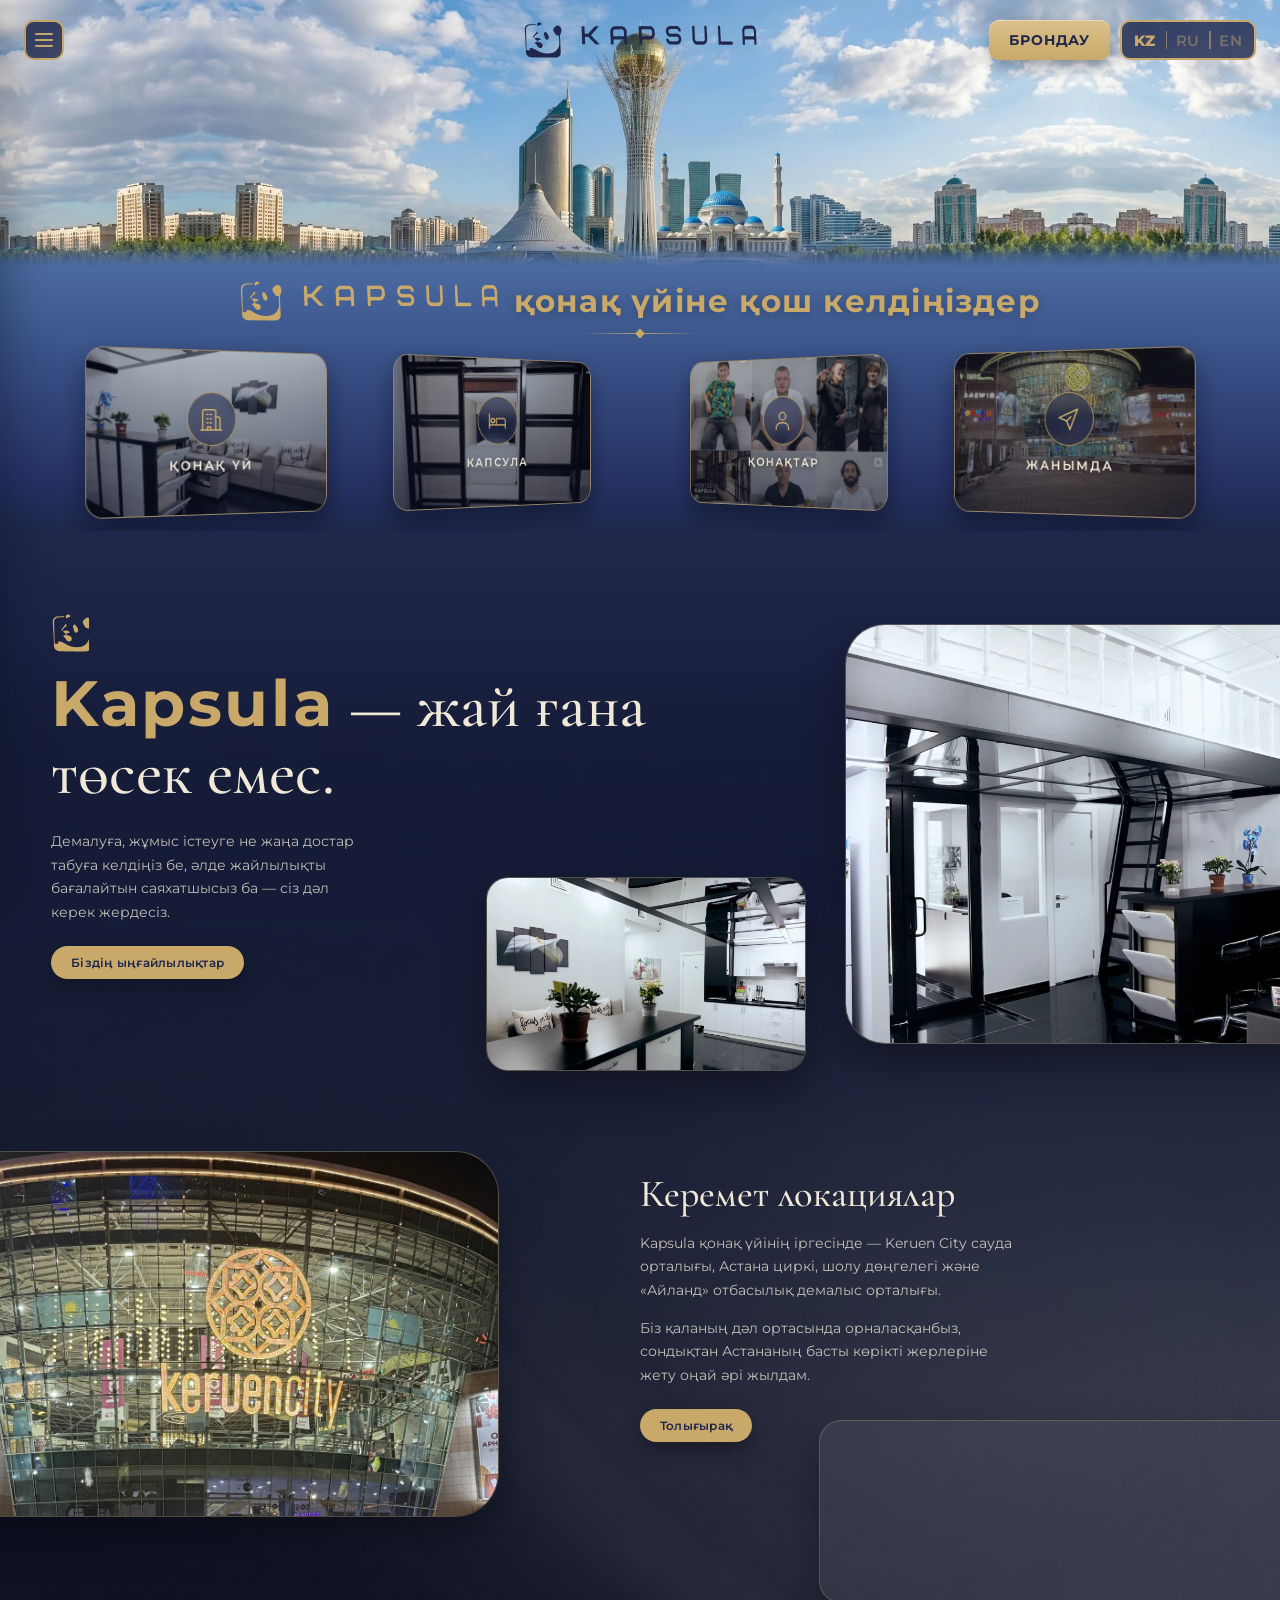
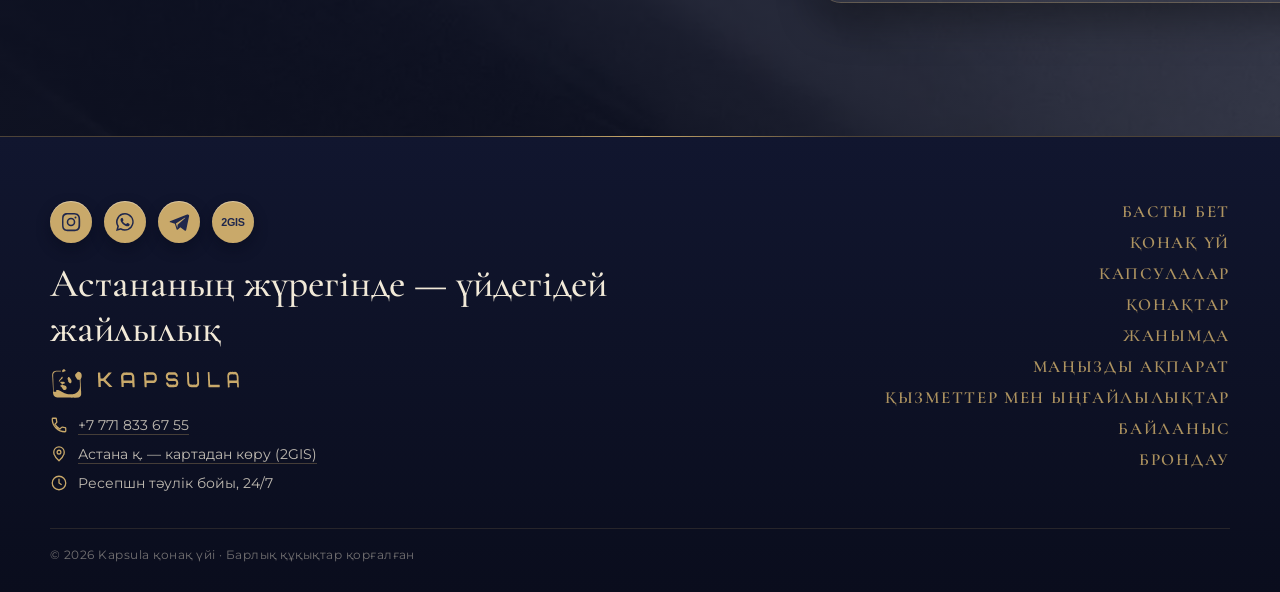
==== index.html @ 4b3bd504 "Kapsula қонақ үйі сайты — алғашқы жариялау 7 бет (басты бет, қонақ үй, капсулалар, қонақтар, жанымда" ====
<!DOCTYPE html>
<html lang="kk">
<head>
  <meta charset="UTF-8">
  <meta name="viewport" content="width=device-width, initial-scale=1, viewport-fit=cover">
  <meta name="theme-color" content="#4f8fd0">
  <title>Kapsula қонақ үйі</title>
  <meta name="description" content="Астананың дәл ортасындағы жайлы капсулалық қонақ үй: әйелдер мен ерлер капсулалары, отбасылық бөлме, ортақ ас үй, тапшан. Тәулігіне 6 000 ₸-ден. Брондау — WhatsApp арқылы.">
  <!-- Сілтемені WhatsApp/Telegram-ға жібергенде көрінетін атау, сипаттама және сурет.
       сайт мекенжайы: https://023islammm-cmyk.github.io/kapsula-hotel/ -->
  <meta property="og:url" content="https://023islammm-cmyk.github.io/kapsula-hotel/">
  <meta property="og:type" content="website">
  <meta property="og:site_name" content="Kapsula қонақ үйі">
  <meta property="og:locale" content="kk_KZ">
  <meta property="og:title" content="Kapsula қонақ үйі">
  <meta property="og:description" content="Астананың дәл ортасындағы жайлы капсулалық қонақ үй: әйелдер мен ерлер капсулалары, отбасылық бөлме, ортақ ас үй, тапшан. Тәулігіне 6 000 ₸-ден. Брондау — WhatsApp арқылы.">
  <meta property="og:image" content="https://023islammm-cmyk.github.io/kapsula-hotel/images/og-cover.jpg">
  <meta property="og:image:width" content="1200">
  <meta property="og:image:height" content="630">
  <meta name="twitter:card" content="summary_large_image">
  <link rel="preload" as="image" href="images/city.webp" media="(max-width: 767px)">
  <link rel="preload" as="image" href="images/city-wide.webp" media="(min-width: 768px)">
  <link rel="preconnect" href="https://fonts.googleapis.com">
  <link rel="preconnect" href="https://fonts.gstatic.com" crossorigin>
  <link rel="stylesheet" href="https://fonts.googleapis.com/css2?family=Cormorant+Garamond:wght@500;600&family=Montserrat:wght@500;600;700&display=swap">
  <link rel="stylesheet" href="css/style.css">
</head>
<body>

  <!-- Жоғарғы бекітілген батырмалар -->
  <header class="topbar">
    <button class="menu-btn glass" type="button" aria-label="Мәзір" data-i18n-aria="menu.open"
            aria-expanded="false" aria-controls="menu">
      <span></span><span></span><span></span>
    </button>

    <div class="topbar__right">
    <a class="bk-btn" href="#booking" data-booking data-i18n="bk.btn">Брондау</a>
    <nav class="lang glass" aria-label="Тіл">
      <button type="button" data-lang="kk" aria-pressed="true">KZ</button>
      <button type="button" data-lang="ru" aria-pressed="false">RU</button>
      <button type="button" data-lang="en" aria-pressed="false">EN</button>
    </nav>
    </div>
  </header>

  <!-- Мәзір: сол жақтан ортаға дейін шығады -->
  <div class="menu-overlay" data-menu-close></div>
  <aside class="menu" id="menu" aria-hidden="true" inert>
    <div class="menu__head">
      <!-- Kapsula логотипі — басылмайды -->
      <div class="menu__logo" role="img" aria-label="Kapsula"></div>
      <button class="menu__close" type="button" aria-label="Жабу" data-i18n-aria="menu.close" data-menu-close>
        <span></span><span></span>
      </button>
    </div>

    <nav class="menu__nav">
      <ul class="menu__list">
        <li><a href="capsule.html" data-i18n="menu.kapsula">Kapsula</a></li>
        <li><a href="info.html" data-i18n="menu.info">Маңызды ақпарат</a></li>
        <li><a href="services.html" data-i18n="menu.services">Қызметтер мен ыңғайлылықтар</a></li>
        <li><a href="#contact" data-contact data-i18n="menu.contact">Байланыс</a></li>
        <li><a href="info.html#airport" data-i18n="menu.airport">Әуежайға транспорт</a></li>
        <li><a href="#booking" data-booking data-i18n="menu.booking">Брондау</a></li>
      </ul>
    </nav>

    <!-- Сілтемелер кейін нақты нөмір/аккаунтпен ауыстырылады -->
    <div class="menu__social">
      <a class="soc" href="https://wa.me/77718336755" aria-label="WhatsApp" target="_blank" rel="noopener">
        <svg viewBox="0 0 24 24" aria-hidden="true"><path d="M12 2.2a9.7 9.7 0 0 0-8.4 14.6L2.2 21.8l5.1-1.3A9.7 9.7 0 1 0 12 2.2zm0 17.7c-1.5 0-2.9-.4-4.1-1.1l-.3-.2-3 .8.8-2.9-.2-.3A8 8 0 1 1 12 19.9zm4.4-6c-.2-.1-1.4-.7-1.7-.8-.2-.1-.4-.1-.5.1l-.8 1c-.1.2-.3.2-.5.1a6.6 6.6 0 0 1-3.3-2.9c-.2-.4.2-.4.7-1.3.1-.1 0-.3 0-.4l-.8-1.8c-.2-.5-.4-.4-.5-.4h-.5c-.2 0-.4.1-.6.3-.2.2-.8.8-.8 2s.9 2.3 1 2.5c.1.2 1.7 2.6 4.2 3.7 1.6.7 2.2.7 3 .6.5-.1 1.4-.6 1.6-1.1.2-.6.2-1 .1-1.1l-.6-.4z"/></svg>
      </a>
      <a class="soc" href="https://www.instagram.com/kapsula.hotel.astana/" aria-label="Instagram" target="_blank" rel="noopener">
        <svg viewBox="0 0 24 24" aria-hidden="true"><path d="M12 7.3a4.7 4.7 0 1 0 0 9.4 4.7 4.7 0 0 0 0-9.4zm0 7.7a3 3 0 1 1 0-6 3 3 0 0 1 0 6zm6-7.9a1.1 1.1 0 1 1-2.2 0 1.1 1.1 0 0 1 2.2 0zM21.9 8.2c-.1-1.6-.4-3-1.6-4.2S17.4 2.4 15.8 2.3c-1.6-.1-6.5-.1-8.1 0C6.1 2.4 4.7 2.7 3.5 3.9S2.4 6.6 2.3 8.2c-.1 1.6-.1 6.5 0 8.1.1 1.6.4 3 1.6 4.2s2.6 1.5 4.2 1.6c1.6.1 6.5.1 8.1 0 1.6-.1 3-.4 4.2-1.6s1.5-2.6 1.6-4.2c.1-1.6.1-6.5-.1-8.1zM19.8 18a3.3 3.3 0 0 1-1.9 1.9c-1.3.5-4.4.4-5.9.4s-4.6.1-5.9-.4A3.3 3.3 0 0 1 4.2 18c-.5-1.3-.4-4.4-.4-5.9s-.1-4.6.4-5.9A3.3 3.3 0 0 1 6.1 4.3c1.3-.5 4.4-.4 5.9-.4s4.6-.1 5.9.4a3.3 3.3 0 0 1 1.9 1.9c.5 1.3.4 4.4.4 5.9s.1 4.6-.4 5.9z"/></svg>
      </a>
      <a class="soc soc--2gis" href="https://2gis.kz/astana/geo/70000001028295261" aria-label="2GIS" target="_blank" rel="noopener">
        <svg viewBox="0 0 24 24" aria-hidden="true"><text x="12" y="15.2" text-anchor="middle" font-family="Arial, Helvetica, sans-serif" font-weight="700" font-size="8.6" letter-spacing="-.2">2GIS</text></svg>
      </a>
    </div>
  </aside>

  <!-- Басты экран: аспан + Астана силуэті + толқынды фон -->
  <section class="hero">
    <!-- Логотип: бетпен бірге жоғары кетеді (бекітілмеген) -->
    <div class="logo" role="img" aria-label="Kapsula"></div>
    <!-- Астананың шынайы көрінісі: аспан + Бәйтерек, Хан Шатыр, мешіт -->
    <div class="hero__city" role="img" aria-label="Астана"></div>
    <div class="hero__bottom">
      <!-- Қош келдіңіздер + 4 домалақ батырма -->
      <div class="welcome">
        <!-- «Kapsula» сөзінің орнында толық логотип тұрады; тілге қарай логотиптің алды/арты өзгереді -->
        <h1 class="welcome__title" aria-label="Kapsula қонақ үйіне қош келдіңіздер" data-i18n-aria="welcome.title">
          <span class="welcome__pre" data-i18n="welcome.pre" aria-hidden="true"></span>
          <span class="welcome__logo" aria-hidden="true"></span>
          <span class="welcome__post" data-i18n="welcome.post" aria-hidden="true">қонақ үйіне қош келдіңіздер</span>
        </h1>
        <span class="welcome__line" aria-hidden="true"></span>

        <ul class="quick">
          <li>
            <a class="quick__item" href="hotel.html">
              <span class="quick__card"><span class="quick__photo" aria-hidden="true"><img src="images/quick-hotel.webp" alt="" loading="lazy" decoding="async"></span><span class="quick__icon">
                <svg viewBox="0 0 24 24" aria-hidden="true"><path d="M4 21V5.5A1.5 1.5 0 0 1 5.5 4h9A1.5 1.5 0 0 1 16 5.5V21"/><path d="M16 10h2.5A1.5 1.5 0 0 1 20 11.5V21"/><path d="M2.5 21h19"/><path d="M8 8h1M11 8h1M8 11.5h1M11 11.5h1M8 15h1M11 15h1"/><path d="M8.5 21v-2.5h3V21"/></svg></span>
                <span class="quick__label" data-i18n="quick.hotel">Қонақ үй</span></span>
            </a>
          </li>
          <li>
            <a class="quick__item" href="capsule.html">
              <span class="quick__card"><span class="quick__photo" aria-hidden="true"><img src="images/quick-capsule.webp" alt="" loading="lazy" decoding="async"></span><span class="quick__icon">
                <svg viewBox="0 0 24 24" aria-hidden="true"><path d="M3 19V6"/><path d="M3 16h18v3"/><path d="M21 16v-3.5a2.5 2.5 0 0 0-2.5-2.5H11v6"/><circle cx="7" cy="12" r="2"/></svg></span>
                <span class="quick__label" data-i18n="quick.capsule">Капсула</span></span>
            </a>
          </li>
          <li>
            <a class="quick__item" href="guests.html">
              <span class="quick__card"><span class="quick__photo" aria-hidden="true"><img src="images/quick-guests.webp" alt="" loading="lazy" decoding="async"></span><span class="quick__icon">
                <svg viewBox="0 0 24 24" aria-hidden="true"><circle cx="12" cy="8" r="3.6"/><path d="M5 20.5v-1.2A5.3 5.3 0 0 1 10.3 14h3.4a5.3 5.3 0 0 1 5.3 5.3v1.2"/></svg></span>
                <span class="quick__label" data-i18n="quick.guests">Қонақтар</span></span>
            </a>
          </li>
          <li>
            <a class="quick__item" href="nearby.html">
              <span class="quick__card"><span class="quick__photo" aria-hidden="true"><img src="images/quick-nearby.webp" alt="" loading="lazy" decoding="async"></span><span class="quick__icon">
                <svg viewBox="0 0 24 24" aria-hidden="true"><path d="M20.5 3.5 3.5 10.6l7.1 2.8 2.8 7.1z"/><path d="m10.6 13.4 3.6-3.6"/></svg></span>
                <span class="quick__label" data-i18n="quick.nearby">Жанымда</span></span>
            </a>
          </li>
        </ul>
      </div>
    </div>
  </section>

  <!-- Бөлімдер: stil.mp4 үлгісі бойынша. Мәтіндер уақытша, фотолар кейін қойылады -->
  <div class="stories">
    <section class="story story--a" id="kapsula">
      <div class="story__text reveal">
        <span class="story__mark" aria-hidden="true"></span>
        <h2 class="story__title"><strong>Kapsula</strong> <span data-i18n="sa.t1">— жай ғана</span><br class="br-desk"> <span data-i18n="sa.t2">төсек емес.</span></h2>
        <p data-i18n="sa.p1">Демалуға, жұмыс істеуге не жаңа достар табуға келдіңіз бе, әлде жайлылықты бағалайтын саяхатшысыз ба — сіз дәл керек жердесіз.</p>
        <a class="story__btn" href="services.html" data-i18n="sa.btn">Біздің ыңғайлылықтар</a>
      </div>
      <div class="story__photos">
        <div class="ph ph--small reveal reveal--d1"><img src="images/story-kitchen.webp" alt="Kapsula — ас үй" data-i18n-alt="sa.alt2" loading="lazy" decoding="async"></div>
        <div class="ph ph--big reveal reveal--d2"><img src="images/story-lobby.webp" alt="Kapsula — қонақ залы" data-i18n-alt="sa.alt1" loading="lazy" decoding="async"></div>
      </div>
    </section>

    <section class="story story--b" id="locations">
      <div class="story__photos">
        <div class="ph ph--big reveal reveal--d1"><img src="images/story-keruen.webp" alt="Keruen City" loading="lazy" decoding="async"></div>
        <div class="ph ph--small reveal reveal--d2"><img src="images/story-circus.webp" alt="Астана циркі" data-i18n-alt="sb.alt2" loading="lazy" decoding="async"></div>
      </div>
      <div class="story__text reveal">
        <h2 class="story__title" data-i18n="sb.title">Керемет локациялар</h2>
        <p data-i18n="sb.p1">Kapsula қонақ үйінің іргесінде — Keruen City сауда орталығы, Астана циркі, шолу дөңгелегі және «Айланд» отбасылық демалыс орталығы.</p>
        <p data-i18n="sb.p2">Біз қаланың дәл ортасында орналасқанбыз, сондықтан Астананың басты көрікті жерлеріне жету оңай әрі жылдам.</p>
        <a class="story__btn" href="nearby.html" data-i18n="sb.btn">Толығырақ</a>
      </div>
    </section>
  </div>
    </section>
  </div>

  <!-- Сайттың төменгі бөлігі: әлеуметтік желілер, ұран, логотип, байланыс, бөлімдер -->
  <footer class="ft">
    <div class="ft__inner">
      <div class="ft__brand">
        <div class="ft__soc">
          <a class="soc" href="https://www.instagram.com/kapsula.hotel.astana/" aria-label="Instagram" target="_blank" rel="noopener"><svg viewBox="0 0 24 24" aria-hidden="true"><path d="M12 7.3a4.7 4.7 0 1 0 0 9.4 4.7 4.7 0 0 0 0-9.4zm0 7.7a3 3 0 1 1 0-6 3 3 0 0 1 0 6zm6-7.9a1.1 1.1 0 1 1-2.2 0 1.1 1.1 0 0 1 2.2 0zM21.9 8.2c-.1-1.6-.4-3-1.6-4.2S17.4 2.4 15.8 2.3c-1.6-.1-6.5-.1-8.1 0C6.1 2.4 4.7 2.7 3.5 3.9S2.4 6.6 2.3 8.2c-.1 1.6-.1 6.5 0 8.1.1 1.6.4 3 1.6 4.2s2.6 1.5 4.2 1.6c1.6.1 6.5.1 8.1 0 1.6-.1 3-.4 4.2-1.6s1.5-2.6 1.6-4.2c.1-1.6.1-6.5-.1-8.1zM19.8 18a3.3 3.3 0 0 1-1.9 1.9c-1.3.5-4.4.4-5.9.4s-4.6.1-5.9-.4A3.3 3.3 0 0 1 4.2 18c-.5-1.3-.4-4.4-.4-5.9s-.1-4.6.4-5.9A3.3 3.3 0 0 1 6.1 4.3c1.3-.5 4.4-.4 5.9-.4s4.6-.1 5.9.4a3.3 3.3 0 0 1 1.9 1.9c.5 1.3.4 4.4.4 5.9s.1 4.6-.4 5.9z"/></svg></a>
          <a class="soc" href="https://wa.me/77718336755" aria-label="WhatsApp" target="_blank" rel="noopener"><svg viewBox="0 0 24 24" aria-hidden="true"><path d="M12 2.2a9.7 9.7 0 0 0-8.4 14.6L2.2 21.8l5.1-1.3A9.7 9.7 0 1 0 12 2.2zm0 17.7c-1.5 0-2.9-.4-4.1-1.1l-.3-.2-3 .8.8-2.9-.2-.3A8 8 0 1 1 12 19.9zm4.4-6c-.2-.1-1.4-.7-1.7-.8-.2-.1-.4-.1-.5.1l-.8 1c-.1.2-.3.2-.5.1a6.6 6.6 0 0 1-3.3-2.9c-.2-.4.2-.4.7-1.3.1-.1 0-.3 0-.4l-.8-1.8c-.2-.5-.4-.4-.5-.4h-.5c-.2 0-.4.1-.6.3-.2.2-.8.8-.8 2s.9 2.3 1 2.5c.1.2 1.7 2.6 4.2 3.7 1.6.7 2.2.7 3 .6.5-.1 1.4-.6 1.6-1.1.2-.6.2-1 .1-1.1l-.6-.4z"/></svg></a>
          <a class="soc" href="https://t.me/+77718336755" aria-label="Telegram" target="_blank" rel="noopener"><svg viewBox="0 0 24 24" aria-hidden="true"><path d="M21.5 3.6 2.9 10.8c-1.3.5-1.3 1.2-.2 1.6l4.8 1.5 1.8 5.6c.2.6.1.9.8.9.5 0 .7-.2 1-.5l2.3-2.2 4.8 3.5c.9.5 1.5.2 1.7-.8l3.1-14.8c.3-1.3-.5-1.9-1.5-1.5zM8.6 13.5l9.7-6.1c.5-.3.9-.1.5.2l-8.3 7.5-.3 3.5z"/></svg></a>
          <a class="soc soc--2gis" href="https://2gis.kz/astana/geo/70000001028295261" aria-label="2GIS" target="_blank" rel="noopener"><svg viewBox="0 0 24 24" aria-hidden="true"><text x="12" y="15.2" text-anchor="middle" font-family="Arial, Helvetica, sans-serif" font-weight="700" font-size="8.6" letter-spacing="-.2">2GIS</text></svg></a>
        </div>
        <p class="ft__motto" data-i18n="ft.motto">Астананың жүрегінде — үйдегідей жайлылық</p>
        <a class="ft__logo" href="index.html" aria-label="Kapsula — басты бет" data-i18n-aria="back"></a>
        <ul class="ft__contacts">
          <li><svg viewBox="0 0 24 24" aria-hidden="true"><path d="M6.6 10.8a15.2 15.2 0 0 0 6.6 6.6l2.2-2.2a1 1 0 0 1 1-.25 11.4 11.4 0 0 0 3.6.57 1 1 0 0 1 1 1V20a1 1 0 0 1-1 1A17 17 0 0 1 3 4a1 1 0 0 1 1-1h3.5a1 1 0 0 1 1 1c0 1.25.2 2.45.57 3.57a1 1 0 0 1-.25 1z"/></svg><a href="tel:+77718336755">+7 771 833 67 55</a></li>
          <li><svg viewBox="0 0 24 24" aria-hidden="true"><path d="M12 21s-7-6.2-7-11.5a7 7 0 0 1 14 0C19 14.8 12 21 12 21z"/><circle cx="12" cy="9.5" r="2.5"/></svg><a href="https://2gis.kz/astana/geo/70000001028295261" target="_blank" rel="noopener" data-i18n="ft.map">Астана қ. — картадан көру (2GIS)</a></li>
          <li><svg viewBox="0 0 24 24" aria-hidden="true"><circle cx="12" cy="12" r="9"/><path d="M12 7v5l3 2"/></svg><span data-i18n="ft.hours">Ресепшн тәулік бойы, 24/7</span></li>
        </ul>
      </div>
      <nav class="ft__nav" aria-label="Бөлімдер" data-i18n-aria="ft.nav">
        <a href="index.html" data-i18n="ft.home">Басты бет</a>
        <a href="hotel.html" data-i18n="quick.hotel">Қонақ үй</a>
        <a href="capsule.html" data-i18n="cap.title">Капсулалар</a>
        <a href="guests.html" data-i18n="quick.guests">Қонақтар</a>
        <a href="nearby.html" data-i18n="quick.nearby">Жанымда</a>
        <a href="info.html" data-i18n="menu.info">Маңызды ақпарат</a>
        <a href="services.html" data-i18n="menu.services">Қызметтер мен ыңғайлылықтар</a>
        <a href="#contact" data-contact data-i18n="menu.contact">Байланыс</a>
        <a href="#booking" data-booking data-i18n="menu.booking">Брондау</a>
      </nav>
    </div>
    <p class="ft__copy">© 2026 <span data-i18n="ft.copy">Kapsula қонақ үйі · Барлық құқықтар қорғалған</span></p>
  </footer>

  <!-- Брондау терезесі: экран ортасында, арты мөлдір-күңгірт. Толтырылған мәлімет WhatsApp хабарламасына айналады (js/main.js) -->
  <div class="bk-overlay" data-bk-close hidden></div>
  <div class="bk" id="booking-modal" role="dialog" aria-modal="true" aria-labelledby="bk-title" hidden>
    <button class="bk__close" type="button" data-bk-close aria-label="Жабу" data-i18n-aria="menu.close"><span></span><span></span></button>
    <h2 class="bk__title" id="bk-title" data-i18n="bk.title">Брондау</h2>
    <p class="bk__sub" data-i18n="bk.sub">Үш жолды толтырыңыз — қалғанын WhatsApp-та нақтылаймыз</p>
    <form class="bk__form" novalidate>
      <label class="bk__field">
        <span class="bk__label" data-i18n="bk.name">Аты-жөні</span>
        <input class="bk__input" type="text" name="name" autocomplete="name" maxlength="60" placeholder="Мысалы: Айгерім Сейітова" data-i18n-ph="bk.name.ph">
      </label>
      <div class="bk__field">
        <span class="bk__label" id="bk-days-label" data-i18n="bk.days">Қанша күнге</span>
        <div class="bk__days">
          <button class="bk__step" type="button" data-step="-1" aria-label="−1">−</button>
          <output class="bk__daysval" aria-live="polite"><b>1</b> <span class="bk__unit">күн</span></output>
          <button class="bk__step" type="button" data-step="1" aria-label="+1">+</button>
        </div>
        <input class="bk__range" type="range" name="days" min="1" max="31" value="1" aria-labelledby="bk-days-label">
      </div>
      <fieldset class="bk__field bk__gender bk__type">
        <legend class="bk__label" data-i18n="bk.type">Орын түрі</legend>
        <label class="bk__check"><input type="radio" name="type" value="single" checked><span class="bk__box" aria-hidden="true"></span><span data-i18n="bk.single">Бір адамдық</span></label>
        <label class="bk__check"><input type="radio" name="type" value="double"><span class="bk__box" aria-hidden="true"></span><span data-i18n="bk.double">Екі адамдық</span></label>
      </fieldset>
      <fieldset class="bk__field bk__gender bk__sex">
        <legend class="bk__label" data-i18n="bk.gender">Жынысы</legend>
        <label class="bk__check"><input type="radio" name="gender" value="male"><span class="bk__box" aria-hidden="true"></span><span data-i18n="bk.male">Ер</span></label>
        <label class="bk__check"><input type="radio" name="gender" value="female"><span class="bk__box" aria-hidden="true"></span><span data-i18n="bk.female">Әйел</span></label>
      </fieldset>
      <div class="bk__price">
        <span class="bk__label" data-i18n="bk.price">Бағасы</span>
        <b class="bk__total">6 000 ₸</b>
        <small class="bk__per"></small>
      </div>
      <p class="bk__err" role="alert" hidden></p>
      <button class="bk__submit" type="submit"><svg viewBox="0 0 24 24" aria-hidden="true"><path d="M12 2.2a9.7 9.7 0 0 0-8.4 14.6L2.2 21.8l5.1-1.3A9.7 9.7 0 1 0 12 2.2zm0 17.7c-1.5 0-2.9-.4-4.1-1.1l-.3-.2-3 .8.8-2.9-.2-.3A8 8 0 1 1 12 19.9zm4.4-6c-.2-.1-1.4-.7-1.7-.8-.2-.1-.4-.1-.5.1l-.8 1c-.1.2-.3.2-.5.1a6.6 6.6 0 0 1-3.3-2.9c-.2-.4.2-.4.7-1.3.1-.1 0-.3 0-.4l-.8-1.8c-.2-.5-.4-.4-.5-.4h-.5c-.2 0-.4.1-.6.3-.2.2-.8.8-.8 2s.9 2.3 1 2.5c.1.2 1.7 2.6 4.2 3.7 1.6.7 2.2.7 3 .6.5-.1 1.4-.6 1.6-1.1.2-.6.2-1 .1-1.1l-.6-.4z"/></svg><span data-i18n="bk.submit">Брондау</span></button>
      <p class="bk__hint" data-i18n="bk.hint">Батырманы басқанда WhatsApp ашылады, хабарлама өзі жазылып тұрады</p>
    </form>
  </div>

  <!-- «Байланыс» терезесі: WhatsApp, Telegram, қоңырау -->
  <div class="bk-overlay ct-overlay" data-ct-close hidden></div>
  <div class="bk ct" id="contact-modal" role="dialog" aria-modal="true" aria-labelledby="ct-title" hidden>
    <button class="bk__close" type="button" data-ct-close aria-label="Жабу" data-i18n-aria="menu.close"><span></span><span></span></button>
    <h2 class="bk__title" id="ct-title" data-i18n="ct.title">Байланыс</h2>
    <p class="bk__sub" data-i18n="ct.sub">Сізге ыңғайлы тәсілді таңдаңыз — тез жауап береміз</p>
    <div class="ct__list">
      <a class="ct__btn ct__btn--wa" href="https://wa.me/77718336755" target="_blank" rel="noopener"><span class="ct__ico"><svg viewBox="0 0 24 24" aria-hidden="true"><path d="M12 2.2a9.7 9.7 0 0 0-8.4 14.6L2.2 21.8l5.1-1.3A9.7 9.7 0 1 0 12 2.2zm0 17.7c-1.5 0-2.9-.4-4.1-1.1l-.3-.2-3 .8.8-2.9-.2-.3A8 8 0 1 1 12 19.9zm4.4-6c-.2-.1-1.4-.7-1.7-.8-.2-.1-.4-.1-.5.1l-.8 1c-.1.2-.3.2-.5.1a6.6 6.6 0 0 1-3.3-2.9c-.2-.4.2-.4.7-1.3.1-.1 0-.3 0-.4l-.8-1.8c-.2-.5-.4-.4-.5-.4h-.5c-.2 0-.4.1-.6.3-.2.2-.8.8-.8 2s.9 2.3 1 2.5c.1.2 1.7 2.6 4.2 3.7 1.6.7 2.2.7 3 .6.5-.1 1.4-.6 1.6-1.1.2-.6.2-1 .1-1.1l-.6-.4z"/></svg></span><span><b data-i18n="ct.wa">WhatsApp-қа жазу</b><small>+7 771 833 67 55</small></span></a>
      <a class="ct__btn ct__btn--tg" href="https://t.me/+77718336755" target="_blank" rel="noopener"><span class="ct__ico"><svg viewBox="0 0 24 24" aria-hidden="true"><path d="M21.5 3.6 2.9 10.8c-1.3.5-1.3 1.2-.2 1.6l4.8 1.5 1.8 5.6c.2.6.1.9.8.9.5 0 .7-.2 1-.5l2.3-2.2 4.8 3.5c.9.5 1.5.2 1.7-.8l3.1-14.8c.3-1.3-.5-1.9-1.5-1.5zM8.6 13.5l9.7-6.1c.5-.3.9-.1.5.2l-8.3 7.5-.3 3.5z"/></svg></span><span><b data-i18n="ct.tg">Telegram-ға жазу</b><small>+7 771 833 67 55</small></span></a>
      <a class="ct__btn ct__btn--ph" href="tel:+77718336755"><span class="ct__ico"><svg viewBox="0 0 24 24" aria-hidden="true"><path d="M6.6 10.8a15.2 15.2 0 0 0 6.6 6.6l2.2-2.2a1 1 0 0 1 1-.25 11.4 11.4 0 0 0 3.6.57 1 1 0 0 1 1 1V20a1 1 0 0 1-1 1A17 17 0 0 1 3 4a1 1 0 0 1 1-1h3.5a1 1 0 0 1 1 1c0 1.25.2 2.45.57 3.57a1 1 0 0 1-.25 1z"/></svg></span><span><b data-i18n="ct.call">Қоңырау шалу</b><small>+7 771 833 67 55</small></span></a>
    </div>
  </div>

  <script src="js/main.js"></script>
</body>
</html>
---- css/style.css ----
/* ===== Түстер мен өлшемдер ===== */
:root {
  --navy: #1f274c;          /* силуэт пен фонның қою көгі */
  --gold: #c9a96a;          /* шампань алтын (1-нұсқа «Тыныш люкс») */
  --ivory: #f1e9d8;         /* піл сүйегі түсті мәтін */
  --font-serif: "Cormorant Garamond", Georgia, "Times New Roman", serif;
  --font-sans: "Montserrat", system-ui, -apple-system, "Segoe UI", Arial, sans-serif;
  --sky-top: #c8d2dc;       /* аспанның ең жоғарғы түсі */
  --sky-bottom: #d9dde6;    /* силуэт басталатын жердегі аспан түсі */
  --glass: rgba(31, 39, 76, 0.82);   /* батырма іші — қою көк шыны */

  --pad-x: 14px;            /* батырмалардың экран шетінен қашықтығы */
  --pad-top: 14px;
  --btn-h: 36px;            /* екі батырманың биіктігі бірдей */
  --radius: 10px;

  --logo-w: min(62vw, 250px);
}

*, *::before, *::after { box-sizing: border-box; }

html, body { margin: 0; padding: 0; }

body {
  min-height: 100vh;
  background: var(--navy);
  font-family: var(--font-sans);
  color: var(--navy);
  -webkit-font-smoothing: antialiased;
}

/* ===== Жоғарғы батырмалар (бекітілген) ===== */
.topbar {
  position: fixed;
  top: 0; left: 0; right: 0;
  z-index: 100;
  display: flex;
  align-items: center;
  justify-content: space-between;
  padding: calc(var(--pad-top) + env(safe-area-inset-top)) calc(var(--pad-x) + env(safe-area-inset-right)) 0 calc(var(--pad-x) + env(safe-area-inset-left));
  pointer-events: none;
}
.topbar > * { pointer-events: auto; }

/* Күңгірт шыны фон — кез келген фонда батырмалар анық көрінеді */
.glass {
  background: var(--glass);
  -webkit-backdrop-filter: blur(10px) saturate(140%);
  backdrop-filter: blur(10px) saturate(140%);
  border: 2px solid var(--gold);
  border-radius: var(--radius);
  position: relative;
  overflow: hidden;
}

/* Жарқыл: батырма бетінен анда-санда жарық өтеді */
.glass::after {
  content: "";
  position: absolute;
  top: 0; bottom: 0;
  left: -60%;
  width: 40%;
  background: linear-gradient(100deg, transparent, rgba(255, 255, 255, 0.45), transparent);
  pointer-events: none;
  animation: shine 3.2s ease-in-out infinite;
}
@keyframes shine {
  0%, 55% { left: -60%; }
  100%    { left: 130%; }
}
@media (prefers-reduced-motion: reduce) {
  .glass::after { animation: none; display: none; }
}

/* ☰ мәзір батырмасы */
.menu-btn {
  width: var(--btn-h);
  height: var(--btn-h);
  padding: 0;
  display: flex;
  flex-direction: column;
  align-items: center;
  justify-content: center;
  gap: 4px;
  cursor: pointer;
}
.menu-btn span {
  display: block;
  width: 16px;
  height: 2px;
  border-radius: 2px;
  background: var(--gold);
}

/* KZ | RU | EN */
.lang {
  height: var(--btn-h);
  display: flex;
  align-items: center;
  padding: 0 2px;
}
.lang button {
  position: relative;
  height: 100%;
  padding: 0 9px;
  border: 0;
  background: none;
  font: inherit;
  font-size: 14px;
  font-weight: 600;
  letter-spacing: 0.02em;
  color: rgba(201, 169, 106, 0.45);   /* белсенді емес тіл — бозғылт алтын */
  cursor: pointer;
  transition: color .2s;
}
.lang button + button::before {   /* тік бөлгіш сызық */
  content: "";
  position: absolute;
  left: 0; top: 25%; bottom: 25%;
  width: 1.5px;
  background: rgba(201, 169, 106, 0.55);
}
.lang button[aria-pressed="true"] {
  color: var(--gold);
  font-weight: 800;
}

.menu-btn:focus-visible,
.lang button:focus-visible { outline: 2px solid var(--gold); outline-offset: 2px; }

/* ===== Басты экран фоны ===== */
.hero {
  position: relative;
  display: flex;
  flex-direction: column;
}
/* ===== Логотип ===== */
/* Пішіні — images/logo.svg (маска), түсі — қою көк, бетінен алтын жарқыл өтеді */
.logo {
  position: absolute;
  z-index: 2;
  left: 50%;
  transform: translateX(-50%);
  /* мобильді: батырмалардың астында, ортада */
  top: calc(env(safe-area-inset-top) + var(--pad-top) + var(--btn-h) + 14px);
  width: var(--logo-w);
  aspect-ratio: 1127 / 173.5;
  -webkit-mask: url("../images/logo.svg") center / contain no-repeat;
  mask: url("../images/logo.svg") center / contain no-repeat;
  background: linear-gradient(100deg,
    var(--navy) 0%, var(--navy) 38%,
    #a88a4f 43%, var(--gold) 46%, #f6ecd2 50%, var(--gold) 54%, #a88a4f 57%,
    var(--navy) 62%, var(--navy) 100%);
  background-size: 300% 100%;
  animation: logo-shine 4.5s ease-in-out infinite;
}
@keyframes logo-shine {
  0%, 45% { background-position: 100% 0; }
  100%    { background-position: 0% 0; }
}
@media (prefers-reduced-motion: reduce) {
  .logo { animation: none; background: var(--navy); }
}

/* Астананың шынайы фотосы (images/city.webp, 1584×484 — артық аспаны қиылған).
   Блоктың өзі — аспан көгінен ақшыл көкке градиент; фото ::before ішінде,
   шеттері мен төмені маска арқылы осы көкке біркелкі сіңеді.
   Мобильді: экранның 30%-ы, фото блок биіктігіне толық сыяды (ені экраннан кең — ортасы көрінеді),
   Бәйтеректің ұшы логотиптің астына кіреді. */
.hero__city {
  position: relative;
  flex: none;
  width: 100%;
  height: max(240px, calc(30svh + env(safe-area-inset-top)));
  background: linear-gradient(to bottom, #5f9bd3 0%, #7aa6d6 60%, #5f84bb 90%, #4a6aa0 100%);
}
.hero__city::before {
  content: "";
  position: absolute;
  inset: 0;
  background: url("../images/city.webp") center bottom / auto 100% no-repeat;
  -webkit-mask-image: linear-gradient(to bottom, #000 88%, transparent 100%);
  mask-image: linear-gradient(to bottom, #000 88%, transparent 100%);
}
/* Фото мен төменгі көктің жігі біркелкі болсын */
.hero__city::after {
  content: "";
  position: absolute;
  inset: auto 0 -2px 0;
  height: 8%;
  background: linear-gradient(to bottom, rgba(74, 106, 160, 0), #4a6aa0);
  pointer-events: none;
}
/* Ақшыл көктен батырмаларға қарай қанық көкке, одан әрі бұрынғы толқынды фон */
.hero__bottom {
  flex: 1;
  margin-top: -1px;      /* жіңішке саңылау болмасын */
  background: linear-gradient(to bottom, #4a6aa0 0%, #34497f 45%, #253264 80%, var(--navy) 100%);
}

/* ===== Қош келдіңіздер + домалақ батырмалар — 1-нұсқа «Тыныш люкс» ===== */
.welcome {
  min-height: 25svh;         /* қала фотосынан кейін экранның 25%-ы */
  display: flex;
  flex-direction: column;
  justify-content: center;
  padding: 10px 14px 14px;
  text-align: center;
}
/* Тақырып: «Kapsula — это...» ішіндегі Kapsula сөзімен бірдей — Montserrat 700, шампань алтын.
   «Kapsula» сөзінің орнында толық логотип (панда + KAPSULA) тұрады */
.welcome__title {
  margin: 0 auto;
  display: flex;
  flex-wrap: wrap;
  justify-content: center;
  align-items: center;
  gap: .18em .5em;
  font-family: var(--font-sans);
  font-weight: 700;
  font-size: clamp(17px, 5vw, 21px);     /* телефонда ықшам */
  line-height: 1.2;
  letter-spacing: .04em;
  color: var(--gold);
  text-shadow: 0 2px 12px rgba(0, 0, 0, .25);
}
.welcome__pre:empty, .welcome__post:empty { display: none; }
.welcome__logo {
  flex: none;
  height: 1.3em;
  aspect-ratio: 1127 / 173.5;
  -webkit-mask: url("../images/logo.svg") center / contain no-repeat;
  mask: url("../images/logo.svg") center / contain no-repeat;
  background: var(--gold);
}
/* Жіңішке шампань сызық, ортасында кішкентай ромбы */
.welcome__line {
  position: relative;
  display: block;
  width: 120px;
  height: 1px;
  margin: 10px auto 14px;
  background: linear-gradient(90deg, transparent, rgba(201, 169, 106, .9), transparent);
}
.welcome__line::after {
  content: "";
  position: absolute;
  left: 50%; top: -3px;
  width: 7px; height: 7px;
  background: var(--gold);
  transform: translateX(-50%) rotate(45deg);
}

/* 4 батырма — 3D карточкалар (қолданушы сызбасы бойынша): ортаға қарай бұрылған,
   сыртқы жиектері биік, ортаға қарай аласарады. Ішінде кейін фото болады,
   ортасында белгіше + жазу. Телефонда да, компьютерде де бір қатарда */
.quick {
  list-style: none;
  margin: 0 auto;
  padding: 0;
  width: 100%;
  max-width: 1120px;
  display: grid;
  grid-template-columns: repeat(4, 1fr);
  gap: 6px;
  align-items: center;
}
.quick li { --ry: 0deg; --s: 1; }
.quick li:nth-child(1) { --ry: 24deg;  --s: 1; }
.quick li:nth-child(2) { --ry: 34deg;  --s: .9; }
.quick li:nth-child(3) { --ry: -34deg; --s: .9; }
.quick li:nth-child(4) { --ry: -24deg; --s: 1; }
.quick__item {
  display: block;
  text-decoration: none;
  -webkit-tap-highlight-color: transparent;
}
.quick__card {
  position: relative;
  display: flex;
  flex-direction: column;
  align-items: center;
  justify-content: center;
  gap: 7px;
  aspect-ratio: 4 / 5;                 /* телефон: тік, экранға сыяды */
  overflow: hidden;
  border-radius: 12px;
  border: 1px solid rgba(201, 169, 106, .7);
  background: linear-gradient(160deg, #34497f 0%, #253264 55%, #1a2147 100%);
  box-shadow: 0 14px 28px rgba(5, 8, 22, .45), inset 0 1px 0 rgba(255, 255, 255, .12);
  transform: perspective(600px) rotateY(var(--ry)) scale(var(--s));
  transition: transform .5s cubic-bezier(.22, .8, .25, 1), border-color .3s, box-shadow .3s;
}
/* Фото орны: кейін background-image немесе <img> қойылады */
.quick__photo {
  position: absolute;
  inset: 0;
  background-position: center;
  background-size: cover;
}
.quick__photo img { width: 100%; height: 100%; object-fit: cover; display: block; }
/* Фото үстінен күңгірт қабат — белгіше мен жазу анық көрінсін */
.quick__card::after {
  content: "";
  position: absolute;
  inset: 0;
  background: linear-gradient(to bottom, rgba(14, 18, 38, .3), rgba(14, 18, 38, .62));
  pointer-events: none;
}
.quick__icon {
  position: relative;
  z-index: 1;
  width: clamp(30px, 9vw, 38px);
  aspect-ratio: 1;
  display: grid;
  place-items: center;
  border-radius: 50%;
  border: 1px solid rgba(201, 169, 106, .75);
  background: rgba(31, 39, 76, .55);
  -webkit-backdrop-filter: blur(6px);
  backdrop-filter: blur(6px);
}
.quick__icon svg {
  width: 55%;
  height: 55%;
  fill: none;
  stroke: var(--gold);
  stroke-width: 1.3;
  stroke-linecap: round;
  stroke-linejoin: round;
}
.quick__label {
  position: relative;
  z-index: 1;
  font-family: var(--font-sans);
  font-weight: 600;
  font-size: clamp(7.5px, 2.2vw, 9.5px);
  letter-spacing: .06em;
  text-transform: uppercase;
  white-space: nowrap;
  color: var(--ivory);
  text-shadow: 0 1px 6px rgba(0, 0, 0, .5);
}
/* Hover: карточка түзеліп, сәл көтеріледі */
.quick__item:hover .quick__card,
.quick__item:focus-visible .quick__card {
  transform: perspective(600px) rotateY(calc(var(--ry) * .35)) scale(var(--s)) translateY(-4px);
  border-color: var(--gold);
  box-shadow: 0 20px 36px rgba(5, 8, 22, .55), 0 0 0 1px rgba(201, 169, 106, .3), inset 0 1px 0 rgba(255, 255, 255, .16);
}
.quick__item:focus-visible { outline: none; }
.quick__item:focus-visible .quick__label { text-decoration: underline; }
.quick__item:active .quick__card { transform: perspective(600px) rotateY(calc(var(--ry) * .35)) scale(calc(var(--s) * .97)); }
@media (prefers-reduced-motion: reduce) { .quick__card { transition: none; } }

/* ===== Компьютер / планшет ===== */
@media (min-width: 768px) {
  :root {
    --pad-x: 24px;
    --pad-top: 20px;
    --btn-h: 40px;
    --logo-w: 240px;
  }
  /* Компьютер: екі батырманың дәл ортасында, бір сызықта */
  .logo {
    top: calc(var(--pad-top) + (var(--btn-h) - var(--logo-w) * 173.5 / 1127) / 2);
  }
  .lang button { font-size: 15px; padding: 0 10px; }
  .welcome { padding: 12px 24px 16px; }
  .welcome__title { font-size: clamp(24px, 2.4vw, 34px); flex-wrap: nowrap; white-space: nowrap; }   /* бір қатар */
  .welcome__line { margin: 12px auto 16px; }
  /* Компьютер: карточкалар үлкенірек әрі созыңқы (көлденең) */
  .quick { gap: 22px; }
  .quick__card { aspect-ratio: 16 / 10; border-radius: 18px; gap: 12px; transform: perspective(1100px) rotateY(var(--ry)) scale(var(--s)); }
  .quick__item:hover .quick__card,
  .quick__item:focus-visible .quick__card { transform: perspective(1100px) rotateY(calc(var(--ry) * .35)) scale(var(--s)) translateY(-6px); }
  .quick__item:active .quick__card { transform: perspective(1100px) rotateY(calc(var(--ry) * .35)) scale(calc(var(--s) * .97)); }
  .quick__icon { width: 54px; }
  .quick__label { font-size: 12.5px; letter-spacing: .16em; }
  .menu-btn span { width: 18px; }

  /* Компьютер: images/city-wide.webp (3028×484 — екі жағы бұлт пен ғимараттармен жалғастырылған),
     экранның бүкіл енін алады, ғимараттар толық көрінеді, тек төмені көкке сіңеді */
  .hero__city {
    height: max(250px, 30svh);
  }
  .hero__city::before {
    background: url("../images/city-wide.webp") center bottom / cover no-repeat;
  }

}

/* ===== Мәзір: қою көк мөлдір шыны (A нұсқасы) ===== */
.menu-overlay {
  position: fixed;
  inset: 0;
  z-index: 190;
  background: rgba(15, 20, 40, 0.18);   /* жеңіл күңгірттену — шыны артындағы фон көрінсін */
  opacity: 0;
  pointer-events: none;
  transition: opacity .45s ease;
}
.menu {
  position: fixed;
  top: 0; bottom: 0; left: 0;
  z-index: 200;
  width: 80vw;                       /* телефон: экранның ~80%-ы */
  display: flex;
  flex-direction: column;
  padding: calc(16px + env(safe-area-inset-top)) 20px calc(28px + env(safe-area-inset-bottom)) calc(20px + env(safe-area-inset-left));
  background: rgba(31, 39, 76, 0.52);
  -webkit-backdrop-filter: blur(22px) saturate(140%);
  backdrop-filter: blur(22px) saturate(140%);
  border-right: 1px solid rgba(201, 169, 106, 0.35);
  box-shadow: 8px 0 40px rgba(10, 14, 30, 0.35);
  overflow-y: auto;
  transform: translateX(-100%);
  transition: transform .55s cubic-bezier(.22, .8, .25, 1);
  font-family: var(--font-serif);
}
body.menu-open { overflow: hidden; }
body.menu-open .menu { transform: none; }
body.menu-open .menu-overlay { opacity: 1; pointer-events: auto; }

/* Жоғарғы жол: логотип (басылмайды) + ✕ */
.menu__head {
  display: flex;
  align-items: center;
  justify-content: space-between;
  gap: 16px;
  min-height: 40px;
  margin-bottom: 26px;
}
.menu__logo {
  width: min(52vw, 190px);
  aspect-ratio: 1127 / 173.5;
  -webkit-mask: url("../images/logo.svg") left center / contain no-repeat;
  mask: url("../images/logo.svg") left center / contain no-repeat;
  background: var(--gold);
  pointer-events: none;
}
.menu__close {
  position: relative;
  flex: none;
  width: 36px; height: 36px;
  padding: 0;
  border: 0;
  background: none;
  cursor: pointer;
}
.menu__close span {
  position: absolute;
  left: 7px; right: 7px; top: 50%;
  height: 2px;
  border-radius: 2px;
  background: var(--gold);
  transform: rotate(45deg);
}
.menu__close span + span { transform: rotate(-45deg); }
.menu__close:focus-visible { outline: 2px solid var(--gold); outline-offset: 2px; border-radius: 8px; }

/* Пункттер — мөлдір, бұрыштары дөңгеленген батырмалар */
.menu__list {
  list-style: none;
  margin: 0; padding: 0;
  display: grid;
  gap: 10px;
}
.menu__list a {
  position: relative;
  overflow: hidden;
  display: block;
  padding: 12px 16px;
  border: 1px solid rgba(201, 169, 106, 0.45);
  border-radius: 12px;
  background: rgba(255, 255, 255, 0.05);
  /* көлеңке + жоғарғы жиектегі жіңішке жарық — батырма көтеріліп тұрғандай */
  box-shadow:
    0 6px 16px rgba(5, 8, 22, 0.38),
    0 1px 3px rgba(5, 8, 22, 0.30),
    inset 0 1px 0 rgba(255, 255, 255, 0.10);
  font-size: 22px;
  font-weight: 500;
  line-height: 1.2;
  color: var(--ivory);
  text-decoration: none;
  transition: background .25s, border-color .25s, color .25s, transform .25s, box-shadow .25s;
}
.menu__list a:hover,
.menu__list a:focus-visible {
  background: rgba(201, 169, 106, 0.14);
  border-color: var(--gold);
  color: var(--gold);
  transform: translateY(-2px);
  box-shadow:
    0 12px 26px rgba(5, 8, 22, 0.45),
    0 2px 6px rgba(5, 8, 22, 0.30),
    0 0 0 1px rgba(201, 169, 106, 0.25),
    inset 0 1px 0 rgba(255, 255, 255, 0.14);
  outline: none;
}
.menu__list a:active { transform: translateY(0) scale(.985); }

/* Жарқыл толқыны: жарық сызығы батырмаларды жоғарыдан төмен кезекпен басып өтеді */
.menu__list a::after {
  content: "";
  position: absolute;
  top: 0; bottom: 0;
  left: -50%;
  width: 35%;
  background: linear-gradient(100deg, transparent, rgba(255, 236, 170, 0.22), transparent);
  pointer-events: none;
  animation: item-shine 6s ease-in-out infinite;
  animation-delay: calc(var(--i, 0) * 0.18s);
}
@keyframes item-shine {
  0%, 70% { left: -50%; }
  100%    { left: 130%; }
}

/* Мәзір ашылғанда пункттер кезекпен сол жақтан сырғып шығады */
.menu__list li,
.menu__social {
  opacity: 0;
  transform: translateX(-22px);
  transition: opacity .45s ease, transform .55s cubic-bezier(.22, .8, .25, 1);
}
body.menu-open .menu__list li,
body.menu-open .menu__social {
  opacity: 1;
  transform: none;
  transition-delay: calc(0.18s + var(--i, 0) * 0.06s);
}
.menu__list li:nth-child(1) { --i: 0; }
.menu__list li:nth-child(2) { --i: 1; }
.menu__list li:nth-child(3) { --i: 2; }
.menu__list li:nth-child(4) { --i: 3; }
.menu__list li:nth-child(5) { --i: 4; }
.menu__list li:nth-child(6) { --i: 5; }
.menu__social { --i: 6; }

/* WhatsApp, Instagram, 2GIS — домалақ белгішелер */
.menu__social { display: flex; gap: 12px; margin-top: 26px; }
.soc {
  width: 42px; height: 42px;
  box-shadow: 0 6px 14px rgba(5, 8, 22, 0.40), inset 0 1px 0 rgba(255, 255, 255, 0.35);
  display: flex; align-items: center; justify-content: center;
  border-radius: 50%;
  background: var(--gold);
  transition: background .2s, transform .2s;
}
.soc svg { width: 22px; height: 22px; fill: var(--navy); }
.soc--2gis svg { width: 30px; height: 30px; }
.soc:hover, .soc:focus-visible { background: #dcc08a; transform: translateY(-2px); outline: none; }

@media (min-width: 768px) {
  .menu {
    width: 50vw;                     /* компьютер: дәл ортасына дейін */
    padding: 24px 48px 40px 48px;
  }
  .menu__head { margin-bottom: 34px; }
  .menu__logo { width: 220px; }
  .menu__list { gap: 12px; }
  .menu__list a { font-size: 26px; padding: 13px 20px; }
}
@media (prefers-reduced-motion: reduce) {
  .menu, .menu-overlay, .menu__list li, .menu__social { transition: none; }
  .menu__list a::after { animation: none; display: none; }
}

/* ===== Бөлімдер (stil.mp4 үлгісі): мәтін + бір кіші, бір үлкен фото, кезектесіп ===== */
.stories {
  position: relative;
  overflow: hidden;
  background: var(--navy) url("../images/bg-bottom.webp") center top / cover no-repeat;
  padding: 24px 0 64px;
}
.stories::before {               /* толқынды фонды күңгірттеу — мәтін анық оқылсын */
  content: "";
  position: absolute;
  inset: 0;
  background: linear-gradient(to bottom, var(--navy) 0%, rgba(20, 26, 52, .82) 18%, rgba(14, 18, 38, .78) 100%);
}
.story {
  position: relative;
  max-width: 1440px;
  margin: 0 auto;
  padding: 36px 20px;
}
.story__text { position: relative; z-index: 1; max-width: 30em; }
.story__mark {                  /* кішкентай алтын панда белгісі */
  display: block;
  width: 38px; height: 38px;
  margin-bottom: 18px;
  -webkit-mask: url("../images/logo.svg") left center / auto 100% no-repeat;
  mask: url("../images/logo.svg") left center / auto 100% no-repeat;
  background: var(--gold);
}
.story__title {
  margin: 0 0 16px;
  font-family: var(--font-serif);
  font-weight: 500;
  font-size: clamp(28px, 7.4vw, 34px);
  line-height: 1.12;
  color: var(--ivory);
}
.story__title strong {
  font-family: var(--font-sans);
  font-weight: 700;
  letter-spacing: .04em;
  color: var(--gold);
}
/* 1-бөлімнің басты тақырыбы — үлкен, жоғарыда (қолданушы жасылмен белгілеген аймақ) */
.story--a .story__title {
  font-size: clamp(38px, 11vw, 48px);
  line-height: 1.05;
  margin-bottom: 20px;
}
.story--a .story__title br.br-desk { display: none; }
.story__text p {
  margin: 0 0 14px;
  font-size: 13px;
  line-height: 1.75;
  color: rgba(241, 233, 216, .78);
}
.story__btn {
  display: inline-block;
  margin-top: 8px;
  padding: 9px 20px;
  border-radius: 999px;
  background: var(--gold);
  color: var(--navy);
  font-size: 12px;
  font-weight: 600;
  letter-spacing: .02em;
  text-decoration: none;
  box-shadow: 0 8px 20px rgba(0, 0, 0, .3);
  transition: transform .25s, background .25s;
}
.story__btn:hover, .story__btn:focus-visible { background: #dcc08a; transform: translateY(-2px); outline: none; }

/* Фото рамкалары (фотолар кейін қойылады) */
.story__photos { position: relative; height: 78vw; margin-top: 28px; }
.ph {
  position: absolute;
  display: grid;
  place-items: center;
  overflow: hidden;
  border: 1px dashed rgba(201, 169, 106, .45);
  background: linear-gradient(135deg, rgba(255, 255, 255, .07), rgba(255, 255, 255, .02));
  box-shadow: 0 18px 40px rgba(0, 0, 0, .35);
  color: rgba(241, 233, 216, .45);
  font-size: 11px;
  letter-spacing: .14em;
  text-transform: uppercase;
}
.ph img { position: absolute; inset: 0; width: 100%; height: 100%; object-fit: cover; }
.ph:has(img) { border: 1px solid rgba(201, 169, 106, .3); }   /* фото қойылған рамка — үзік сызық емес, жіңішке алтын жиек */
.ph svg { width: 30px; height: 30px; fill: none; stroke: currentColor; stroke-width: 1.3; margin-bottom: 6px; }
.ph span { display: flex; flex-direction: column; align-items: center; }

/* 1-бөлім: мәтін сол жақта, фотолар оң жақта */
.story--a .ph--big   { right: -20px; top: 0; width: 62%; height: 100%; border-radius: 34px 0 0 34px; }
.story--a .ph--small { left: 0; bottom: 0; width: 40%; height: 52%; border-radius: 20px; }
/* 2-бөлім: үлкен фото сол жақта, мәтін мен кіші фото оң жақта */
.story--b { display: flex; flex-direction: column; }
.story--b .story__text { order: 1; }
.story--b .story__photos { order: 2; }
.story--b .ph--big   { left: -20px; top: 0; width: 62%; height: 100%; border-radius: 0 34px 34px 0; }
.story--b .ph--small { right: -20px; bottom: 0; width: 44%; height: 50%; border-radius: 20px 0 0 20px; }

/* Айналдырғанда ақырын пайда болу */
.reveal { opacity: 0; transform: translateY(28px); transition: opacity .9s ease, transform .9s cubic-bezier(.22, .8, .25, 1); }
.reveal.is-in { opacity: 1; transform: none; }
.reveal--d1 { transition-delay: .12s; }
.reveal--d2 { transition-delay: .24s; }
@media (prefers-reduced-motion: reduce) { .reveal { opacity: 1; transform: none; transition: none; } }

@media (min-width: 900px) {
  .stories { padding: 40px 0 90px; }
  .story { padding: 0; height: clamp(440px, 42vw, 620px); }
  .story__text { position: absolute; max-width: none; }
  .story__title { font-size: clamp(32px, 3vw, 44px); }
  .story__text p { font-size: 13.5px; }
  .story__photos { position: absolute; inset: 0; height: auto; margin: 0; }
  .ph svg { width: 36px; height: 36px; }

  .story--a .story__text { left: 4%; top: 8%; width: 25%; }
  /* Үлкен тақырып мәтін бағанынан кеңірек — кіші фотоның үстіндегі бос аймаққа дейін созылады */
  .story--a .story__title { width: 190%; font-size: clamp(46px, 5vw, 76px); margin-bottom: 24px; }
  .story--a .story__title br.br-desk { display: inline; }
  .story--a .ph--small { left: 38%; top: 57%; bottom: auto; width: 25%; height: 36%; border-radius: 22px; }
  .story--a .ph--big   { left: 66%; right: -6%; top: 10%; width: auto; height: 78%; border-radius: 40px 0 0 40px; }

  .story--b .story__text { left: 50%; top: 12%; width: 30%; }
  .story--b .ph--big   { left: -4%; top: 8%; width: 43%; height: 68%; border-radius: 0 44px 44px 0; }
  .story--b .ph--small { left: 64%; right: -6%; top: 58%; bottom: auto; width: auto; height: 34%; border-radius: 22px 0 0 22px; }
}

/* ===== Жоғарғы жолақ: оң жақта «Брондау» (алтын) + тіл ===== */
.topbar__right { display: flex; align-items: center; gap: 8px; pointer-events: auto; }
.bk-btn {
  position: relative; overflow: hidden;
  height: var(--btn-h);
  display: inline-flex; align-items: center;
  padding: 0 14px;
  border-radius: var(--radius);
  background: linear-gradient(180deg, #dcc08a, var(--gold));
  color: var(--navy);
  font-size: 13px; font-weight: 700; letter-spacing: .06em; text-transform: uppercase;
  text-decoration: none;
  box-shadow: 0 6px 16px rgba(5, 8, 22, .35), inset 0 1px 0 rgba(255, 255, 255, .4);
  transition: transform .2s;
}
.bk-btn::after {                       /* батырмадағыдай жарқыл */
  content: ""; position: absolute; top: 0; bottom: 0; left: -60%; width: 40%;
  background: linear-gradient(100deg, transparent, rgba(255, 255, 255, .55), transparent);
  animation: shine 3.2s ease-in-out infinite;
}
.bk-btn:hover, .bk-btn:focus-visible { transform: translateY(-1px); outline: none; }
@media (min-width: 768px) { .bk-btn { padding: 0 20px; font-size: 14px; } .topbar__right { gap: 10px; } }

/* ===== Брондау терезесі: экран ортасында, арты мөлдір-күңгірт (мәзір сияқты шыны) ===== */
body.bk-open { overflow: hidden; }
.bk-overlay {
  position: fixed; inset: 0; z-index: 300;
  background: rgba(15, 20, 40, .35);
  -webkit-backdrop-filter: blur(4px); backdrop-filter: blur(4px);
  opacity: 0; transition: opacity .3s ease;
}
.bk {
  position: fixed; z-index: 310;
  left: 50%; top: 50%;
  width: min(92vw, 420px);
  max-height: 92svh; overflow-y: auto;
  padding: 26px 22px 22px;
  border-radius: 22px;
  border: 1px solid rgba(201, 169, 106, .55);
  background: rgba(31, 39, 76, .72);
  -webkit-backdrop-filter: blur(22px) saturate(140%); backdrop-filter: blur(22px) saturate(140%);
  box-shadow: 0 30px 70px rgba(5, 8, 22, .55), inset 0 1px 0 rgba(255, 255, 255, .1);
  color: var(--ivory);
  transform: translate(-50%, -46%) scale(.96);
  opacity: 0;
  transition: opacity .3s ease, transform .35s cubic-bezier(.22, .8, .25, 1);
}
.bk-overlay.is-on { opacity: 1; }
.bk.is-on { opacity: 1; transform: translate(-50%, -50%); }
.bk[hidden], .bk-overlay[hidden] { display: none; }
.bk__close { position: absolute; top: 12px; right: 12px; width: 36px; height: 36px; padding: 0; border: 0; background: none; cursor: pointer; }
.bk__close span { position: absolute; left: 9px; right: 9px; top: 50%; height: 2px; border-radius: 2px; background: var(--gold); transform: rotate(45deg); }
.bk__close span + span { transform: rotate(-45deg); }
.bk__title { margin: 0 0 6px; font-family: var(--font-sans); font-weight: 700; font-size: 26px; letter-spacing: .06em; color: var(--gold); text-align: center; }
.bk__sub { margin: 0 0 20px; font-family: var(--font-serif); font-size: 17px; line-height: 1.3; text-align: center; color: rgba(241, 233, 216, .8); }
.bk__form { display: grid; gap: 16px; }
.bk__field { display: grid; gap: 8px; margin: 0; padding: 0; border: 0; min-width: 0; }
.bk__label { padding: 0; font-size: 11.5px; font-weight: 600; letter-spacing: .16em; text-transform: uppercase; color: rgba(241, 233, 216, .7); }
.bk__input {
  width: 100%; height: 48px; padding: 0 16px;
  border-radius: 14px;
  border: 1px solid rgba(201, 169, 106, .5);
  background: rgba(14, 18, 38, .45);
  color: var(--ivory); font: inherit; font-size: 16px;   /* 16px — iPhone өзі үлкейтпесін */
  transition: border-color .2s, box-shadow .2s;
}
.bk__input::placeholder { color: rgba(241, 233, 216, .35); }
.bk__input:focus { outline: none; border-color: var(--gold); box-shadow: 0 0 0 3px rgba(201, 169, 106, .2); }
/* Күн саны: − [N күн] + және жылжымалы сызғыш */
.bk__days { display: flex; align-items: center; justify-content: space-between; gap: 10px; }
.bk__step {
  width: 44px; height: 44px; flex: none;
  border-radius: 12px;
  border: 1px solid rgba(201, 169, 106, .55);
  background: rgba(14, 18, 38, .45);
  color: var(--gold); font-size: 24px; line-height: 1; cursor: pointer;
}
.bk__step:hover, .bk__step:focus-visible { background: rgba(201, 169, 106, .15); outline: none; }
.bk__daysval { font-size: 15px; color: rgba(241, 233, 216, .85); }
.bk__daysval b { font-family: var(--font-sans); font-size: 30px; color: var(--gold); margin-right: 4px; }
.bk__range {
  --fill: 0%;
  -webkit-appearance: none; appearance: none;
  width: 100%; height: 6px; margin: 6px 0 2px;
  border-radius: 999px;
  background: linear-gradient(90deg, var(--gold) var(--fill), rgba(241, 233, 216, .18) var(--fill));
  cursor: pointer;
}
.bk__range::-webkit-slider-thumb {
  -webkit-appearance: none; appearance: none;
  width: 24px; height: 24px; border-radius: 50%;
  background: var(--gold); border: 3px solid var(--navy);
  box-shadow: 0 0 0 1px var(--gold), 0 4px 10px rgba(0, 0, 0, .4);
}
.bk__range::-moz-range-thumb { width: 18px; height: 18px; border-radius: 50%; background: var(--gold); border: 3px solid var(--navy); box-shadow: 0 0 0 1px var(--gold); }
.bk__range:focus-visible { outline: 2px solid var(--gold); outline-offset: 4px; }
/* Жынысы: төртбұрышты белгі-қорап (біреуін ғана таңдауға болады) */
.bk__gender { grid-template-columns: 1fr 1fr; }
.bk__gender legend { grid-column: 1 / -1; margin-bottom: 8px; }
.bk__check {
  position: relative;
  display: flex; align-items: center; gap: 12px;
  height: 50px; padding: 0 16px;
  border-radius: 14px;
  border: 1px solid rgba(201, 169, 106, .45);
  background: rgba(14, 18, 38, .45);
  font-size: 16px; font-weight: 600; cursor: pointer;
  transition: border-color .2s, background .2s;
}
.bk__check input { position: absolute; opacity: 0; width: 1px; height: 1px; }
.bk__box {
  position: relative; flex: none;
  width: 22px; height: 22px;
  border-radius: 6px;
  border: 2px solid var(--gold);
  transition: background .2s;
}
.bk__box::after {                       /* құсбелгі ✓ */
  content: ""; position: absolute; left: 6px; top: 2px;
  width: 6px; height: 11px;
  border: solid var(--navy); border-width: 0 2.5px 2.5px 0;
  transform: rotate(45deg) scale(0);
  transition: transform .2s;
}
.bk__check input:checked + .bk__box { background: var(--gold); }
.bk__check input:checked + .bk__box::after { transform: rotate(45deg) scale(1); }
.bk__check:has(input:checked) { border-color: var(--gold); background: rgba(201, 169, 106, .14); }
.bk__check input:focus-visible + .bk__box { box-shadow: 0 0 0 3px rgba(201, 169, 106, .35); }
/* Баға */
.bk__price {
  display: grid; grid-template-columns: 1fr auto; align-items: baseline; gap: 2px 10px;
  padding: 14px 16px;
  border-radius: 14px;
  border: 1px solid rgba(201, 169, 106, .55);
  background: linear-gradient(135deg, rgba(201, 169, 106, .2), rgba(201, 169, 106, .06));
}
.bk__total { font-family: var(--font-sans); font-size: 26px; color: var(--gold); }
.bk__per { grid-column: 1 / -1; font-size: 12.5px; color: rgba(241, 233, 216, .7); }
.bk__err { margin: -4px 0 0; font-size: 13px; color: #ffb4a2; text-align: center; }
.bk__submit {
  display: flex; align-items: center; justify-content: center; gap: 10px;
  height: 52px;
  border: 0; border-radius: 999px;
  background: linear-gradient(180deg, #dcc08a, var(--gold));
  color: var(--navy);
  font: inherit; font-size: 15px; font-weight: 700; letter-spacing: .14em; text-transform: uppercase;
  box-shadow: 0 12px 26px rgba(0, 0, 0, .4), inset 0 1px 0 rgba(255, 255, 255, .4);
  cursor: pointer;
  transition: transform .2s;
}
.bk__submit svg { width: 22px; height: 22px; fill: var(--navy); }
.bk__submit:hover, .bk__submit:focus-visible { transform: translateY(-2px); outline: none; }
.bk__hint { margin: -6px 0 0; font-size: 12px; text-align: center; color: rgba(241, 233, 216, .55); }
@media (prefers-reduced-motion: reduce) { .bk, .bk-overlay { transition: none; } .bk-btn::after { animation: none; display: none; } }

/* ===== Ішкі беттер: төмен айналдырғанда сол жақ төменде «артқа» нұсқары (тек белгі, жылтырайды) ===== */
.back-float {
  position: fixed; z-index: 90;
  left: calc(16px + env(safe-area-inset-left));
  bottom: calc(18px + env(safe-area-inset-bottom));
  width: 50px; height: 50px;
  display: grid; place-items: center;
  overflow: hidden;
  border-radius: 16px;
  border: 1.5px solid var(--gold);
  background: rgba(31, 39, 76, .7);
  -webkit-backdrop-filter: blur(10px); backdrop-filter: blur(10px);
  box-shadow: 0 10px 26px rgba(5, 8, 22, .5);
  opacity: 0; transform: translateY(20px) scale(.9); pointer-events: none;
  transition: opacity .35s ease, transform .4s cubic-bezier(.22, .8, .25, 1);
  animation: back-glow 2.6s ease-in-out infinite;
}
.back-float.is-on { opacity: 1; transform: none; pointer-events: auto; }
.back-float svg { width: 22px; height: 22px; fill: none; stroke: var(--gold); stroke-width: 2.4; stroke-linecap: round; stroke-linejoin: round; }
.back-float::after {
  content: ""; position: absolute; top: 0; bottom: 0; left: -70%; width: 50%;
  background: linear-gradient(100deg, transparent, rgba(255, 236, 170, .45), transparent);
  animation: shine 3.2s ease-in-out infinite;
}
.back-float:hover, .back-float:focus-visible { background: rgba(31, 39, 76, .9); outline: none; }
@keyframes back-glow {
  0%, 100% { box-shadow: 0 10px 26px rgba(5, 8, 22, .5), 0 0 0 0 rgba(201, 169, 106, 0); }
  50%      { box-shadow: 0 10px 26px rgba(5, 8, 22, .5), 0 0 18px 2px rgba(201, 169, 106, .45); }
}
@media (prefers-reduced-motion: reduce) { .back-float, .back-float::after { animation: none; } }

/* Брондау: екі адамдық таңдалғанда «Жынысы» жасырылады */
.bk__field[hidden] { display: none; }
/* «Бір адамдық / Екі адамдық» телефонда бір қатарға сыюы үшін */
.bk__type .bk__check { font-size: 14px; padding: 0 12px; gap: 10px; white-space: nowrap; }
@media (max-width: 359px) { .bk__type .bk__check { font-size: 13px; padding: 0 10px; } }

/* ===== «Байланыс» терезесі: брондау терезесінің стилі (.bk) + үш үлкен батырма ===== */
.ct__list { display: grid; gap: 12px; }
.ct__btn {
  display: flex; align-items: center; gap: 14px;
  padding: 12px 16px;
  border-radius: 16px;
  border: 1px solid rgba(201, 169, 106, .5);
  background: rgba(14, 18, 38, .45);
  color: var(--ivory); text-decoration: none;
  transition: transform .2s, border-color .2s, background .2s;
}
.ct__btn:hover, .ct__btn:focus-visible { transform: translateY(-2px); border-color: var(--gold); background: rgba(201, 169, 106, .12); outline: none; }
.ct__ico { flex: none; width: 46px; height: 46px; display: grid; place-items: center; border-radius: 14px; }
.ct__ico svg { width: 26px; height: 26px; fill: #fff; }
.ct__btn--wa .ct__ico { background: #25d366; }
.ct__btn--tg .ct__ico { background: #229ed9; }
.ct__btn--ph .ct__ico { background: var(--gold); }
.ct__btn--ph .ct__ico svg { fill: var(--navy); }
.ct__btn b { display: block; font-size: 16px; font-weight: 700; }
.ct__btn small { display: block; margin-top: 2px; font-size: 13px; letter-spacing: .03em; color: rgba(241, 233, 216, .65); }

/* ===== Сайттың төменгі бөлігі (footer) — барлық бетте ===== */
.ft {
  position: relative;
  padding: 48px 22px calc(28px + env(safe-area-inset-bottom));
  background: linear-gradient(to bottom, #11162f, #0a0d1d);
  border-top: 1px solid rgba(201, 169, 106, .35);
  color: var(--ivory);
}
.ft::before {                         /* жоғарғы жиектегі алтын жарық сызық */
  content: ""; position: absolute; left: 50%; top: -1px; width: min(60%, 420px); height: 1px;
  transform: translateX(-50%);
  background: linear-gradient(90deg, transparent, var(--gold), transparent);
}
.ft__inner { max-width: 1180px; margin: 0 auto; display: grid; gap: 36px; }
.ft__brand { display: grid; justify-items: center; text-align: center; gap: 18px; }
.ft__soc { display: flex; gap: 12px; }
.ft__motto { margin: 0; max-width: 14em; font-family: var(--font-serif); font-weight: 500; font-size: 30px; line-height: 1.12; color: var(--ivory); }
.ft__logo {
  display: block; width: 190px; aspect-ratio: 1127 / 173.5;
  -webkit-mask: url("../images/logo.svg") center / contain no-repeat;
  mask: url("../images/logo.svg") center / contain no-repeat;
  background: var(--gold);
}
.ft__contacts { list-style: none; margin: 0; padding: 0; display: grid; gap: 10px; justify-items: center; }
.ft__contacts li { display: flex; align-items: center; gap: 10px; font-size: 14px; color: rgba(241, 233, 216, .78); }
.ft__contacts svg { flex: none; width: 18px; height: 18px; fill: none; stroke: var(--gold); stroke-width: 1.7; stroke-linecap: round; stroke-linejoin: round; }
.ft__contacts a { color: inherit; text-decoration: none; border-bottom: 1px solid rgba(201, 169, 106, .3); }
.ft__contacts a:hover, .ft__contacts a:focus-visible { color: var(--gold); outline: none; }
.ft__nav { display: grid; justify-items: center; gap: 12px; }
.ft__nav a {
  font-family: var(--font-serif); font-weight: 600; font-size: 17px;
  letter-spacing: .1em; text-transform: uppercase;
  color: rgba(201, 169, 106, .85); text-decoration: none;
  transition: color .2s, letter-spacing .25s;
}
.ft__nav a:hover, .ft__nav a:focus-visible { color: #f0d9a4; letter-spacing: .14em; outline: none; }
.ft__copy { max-width: 1180px; margin: 36px auto 0; padding-top: 18px; border-top: 1px solid rgba(201, 169, 106, .15); text-align: center; font-size: 12px; letter-spacing: .04em; color: rgba(241, 233, 216, .45); }
@media (min-width: 900px) {
  .ft { padding: 64px 48px 30px; }
  .ft__inner { grid-template-columns: 1fr auto; align-items: start; }
  .ft__brand { justify-items: start; text-align: left; }
  .ft__motto { font-size: 40px; }
  .ft__contacts { justify-items: start; }
  .ft__nav { justify-items: end; text-align: right; gap: 10px; }
  .ft__copy { text-align: left; }
}
/* «Артқа» белгісі төменгі бөлікті жаппасын — footer-де оның орны бар */
.subpage .ft { padding-bottom: calc(86px + env(safe-area-inset-bottom)); }
@media (min-width: 900px) { .subpage .ft { padding-bottom: 30px; } }
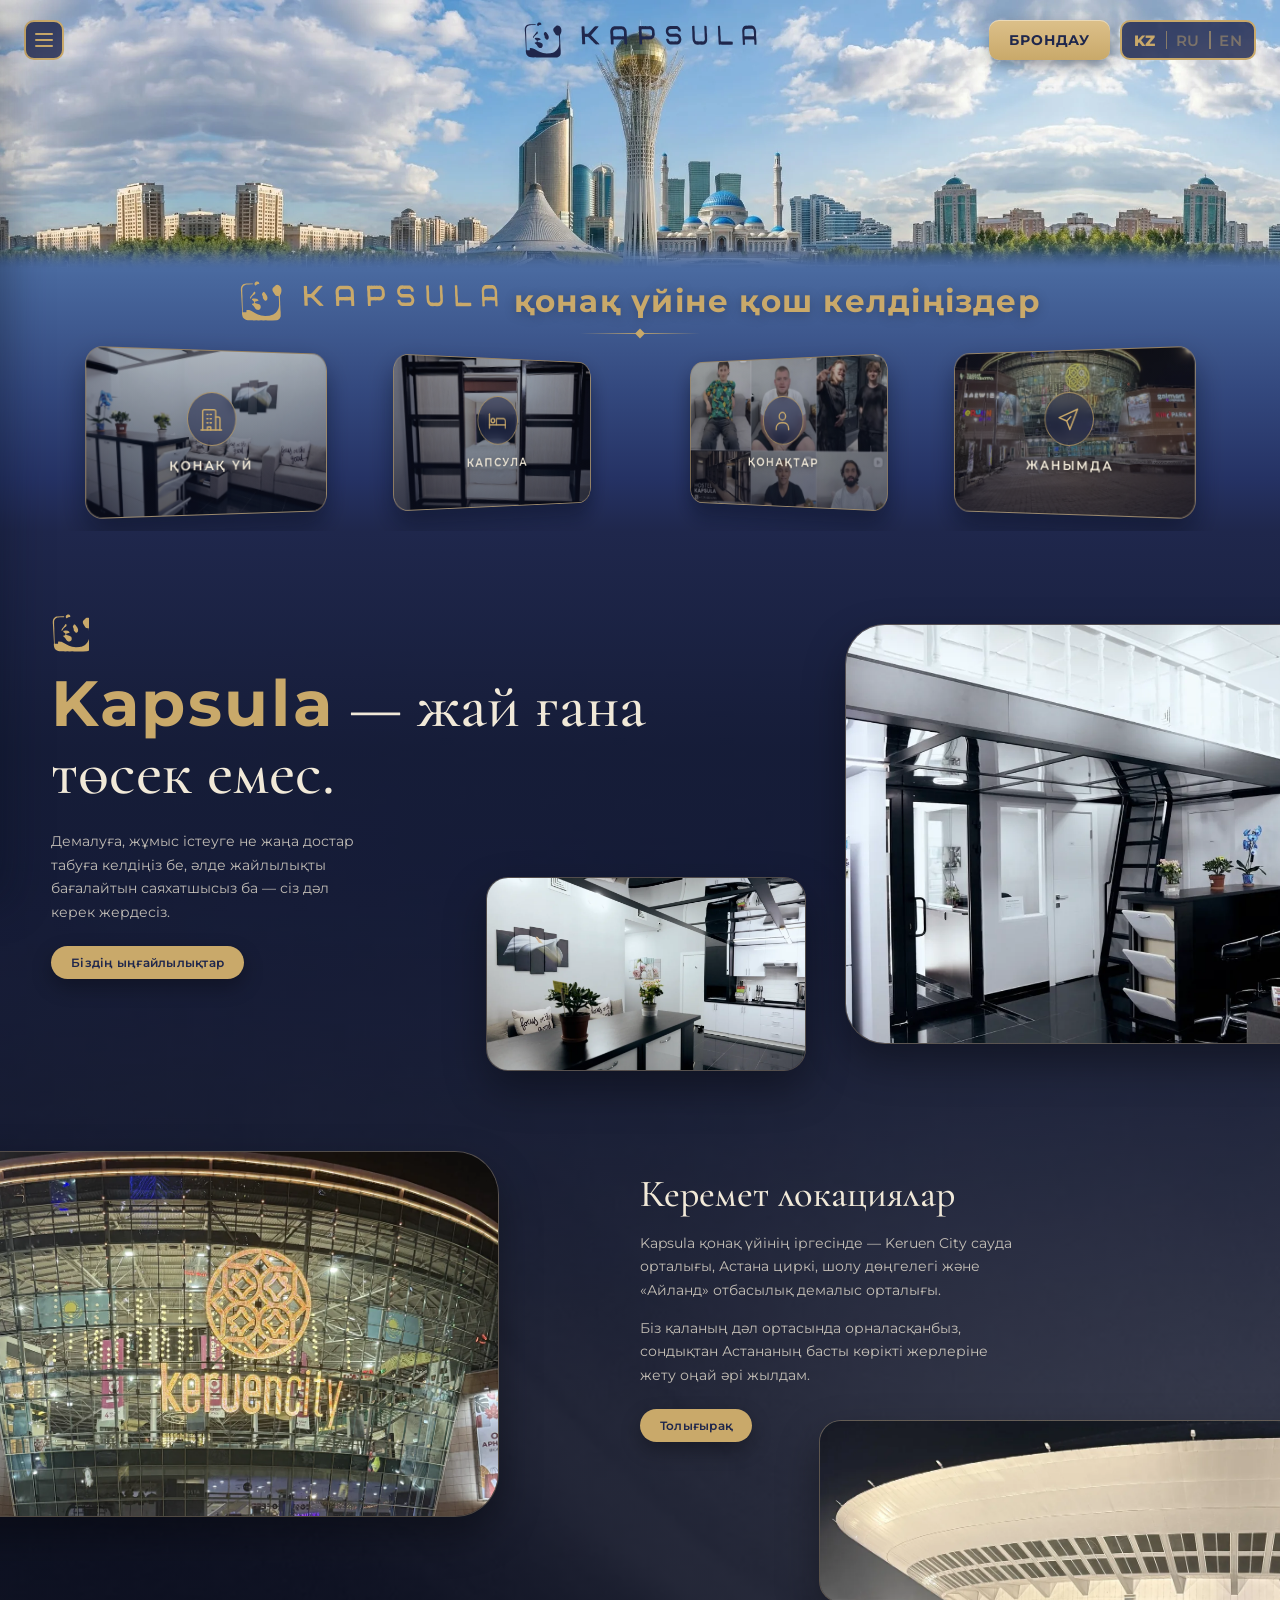
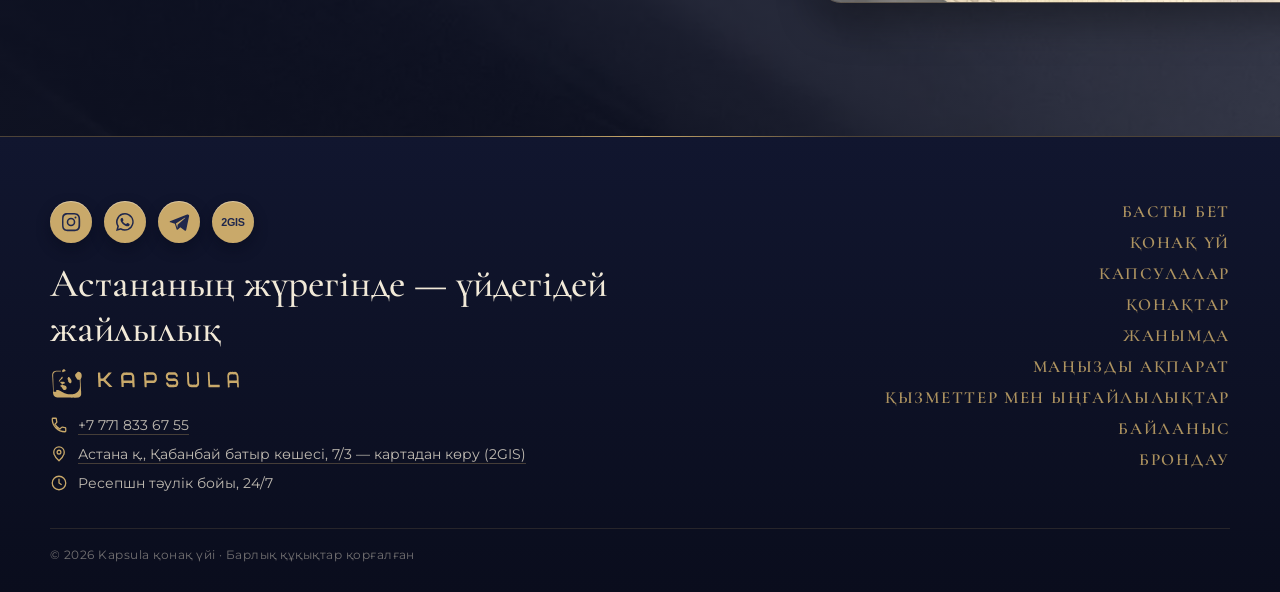
==== commit c5f73900: "Ережелер, әуежай жолы, қызметтер және VIP бөлме жаңартылды" ====
--- a/index.html
+++ b/index.html
@@ -5,7 +5,7 @@
   <meta name="viewport" content="width=device-width, initial-scale=1, viewport-fit=cover">
   <meta name="theme-color" content="#4f8fd0">
   <title>Kapsula қонақ үйі</title>
-  <meta name="description" content="Астананың дәл ортасындағы жайлы капсулалық қонақ үй: әйелдер мен ерлер капсулалары, отбасылық бөлме, ортақ ас үй, тапшан. Тәулігіне 6 000 ₸-ден. Брондау — WhatsApp арқылы.">
+  <meta name="description" content="Астананың дәл ортасындағы жайлы капсулалық қонақ үй: әйелдер мен ерлер капсулалары, VIP бөлме, ортақ ас үй, тапшан. Тәулігіне 6 000 ₸-ден. Брондау — WhatsApp арқылы.">
   <!-- Сілтемені WhatsApp/Telegram-ға жібергенде көрінетін атау, сипаттама және сурет.
        сайт мекенжайы: https://023islammm-cmyk.github.io/kapsula-hotel/ -->
   <meta property="og:url" content="https://023islammm-cmyk.github.io/kapsula-hotel/">
@@ -13,7 +13,7 @@
   <meta property="og:site_name" content="Kapsula қонақ үйі">
   <meta property="og:locale" content="kk_KZ">
   <meta property="og:title" content="Kapsula қонақ үйі">
-  <meta property="og:description" content="Астананың дәл ортасындағы жайлы капсулалық қонақ үй: әйелдер мен ерлер капсулалары, отбасылық бөлме, ортақ ас үй, тапшан. Тәулігіне 6 000 ₸-ден. Брондау — WhatsApp арқылы.">
+  <meta property="og:description" content="Астананың дәл ортасындағы жайлы капсулалық қонақ үй: әйелдер мен ерлер капсулалары, VIP бөлме, ортақ ас үй, тапшан. Тәулігіне 6 000 ₸-ден. Брондау — WhatsApp арқылы.">
   <meta property="og:image" content="https://023islammm-cmyk.github.io/kapsula-hotel/images/og-cover.jpg">
   <meta property="og:image:width" content="1200">
   <meta property="og:image:height" content="630">
@@ -176,7 +176,7 @@
         <a class="ft__logo" href="index.html" aria-label="Kapsula — басты бет" data-i18n-aria="back"></a>
         <ul class="ft__contacts">
           <li><svg viewBox="0 0 24 24" aria-hidden="true"><path d="M6.6 10.8a15.2 15.2 0 0 0 6.6 6.6l2.2-2.2a1 1 0 0 1 1-.25 11.4 11.4 0 0 0 3.6.57 1 1 0 0 1 1 1V20a1 1 0 0 1-1 1A17 17 0 0 1 3 4a1 1 0 0 1 1-1h3.5a1 1 0 0 1 1 1c0 1.25.2 2.45.57 3.57a1 1 0 0 1-.25 1z"/></svg><a href="tel:+77718336755">+7 771 833 67 55</a></li>
-          <li><svg viewBox="0 0 24 24" aria-hidden="true"><path d="M12 21s-7-6.2-7-11.5a7 7 0 0 1 14 0C19 14.8 12 21 12 21z"/><circle cx="12" cy="9.5" r="2.5"/></svg><a href="https://2gis.kz/astana/geo/70000001028295261" target="_blank" rel="noopener" data-i18n="ft.map">Астана қ. — картадан көру (2GIS)</a></li>
+          <li><svg viewBox="0 0 24 24" aria-hidden="true"><path d="M12 21s-7-6.2-7-11.5a7 7 0 0 1 14 0C19 14.8 12 21 12 21z"/><circle cx="12" cy="9.5" r="2.5"/></svg><a href="https://2gis.kz/astana/geo/70000001028295261" target="_blank" rel="noopener" data-i18n="ft.map">Астана қ., Қабанбай батыр көшесі, 7/3 — картадан көру (2GIS)</a></li>
           <li><svg viewBox="0 0 24 24" aria-hidden="true"><circle cx="12" cy="12" r="9"/><path d="M12 7v5l3 2"/></svg><span data-i18n="ft.hours">Ресепшн тәулік бойы, 24/7</span></li>
         </ul>
       </div>
